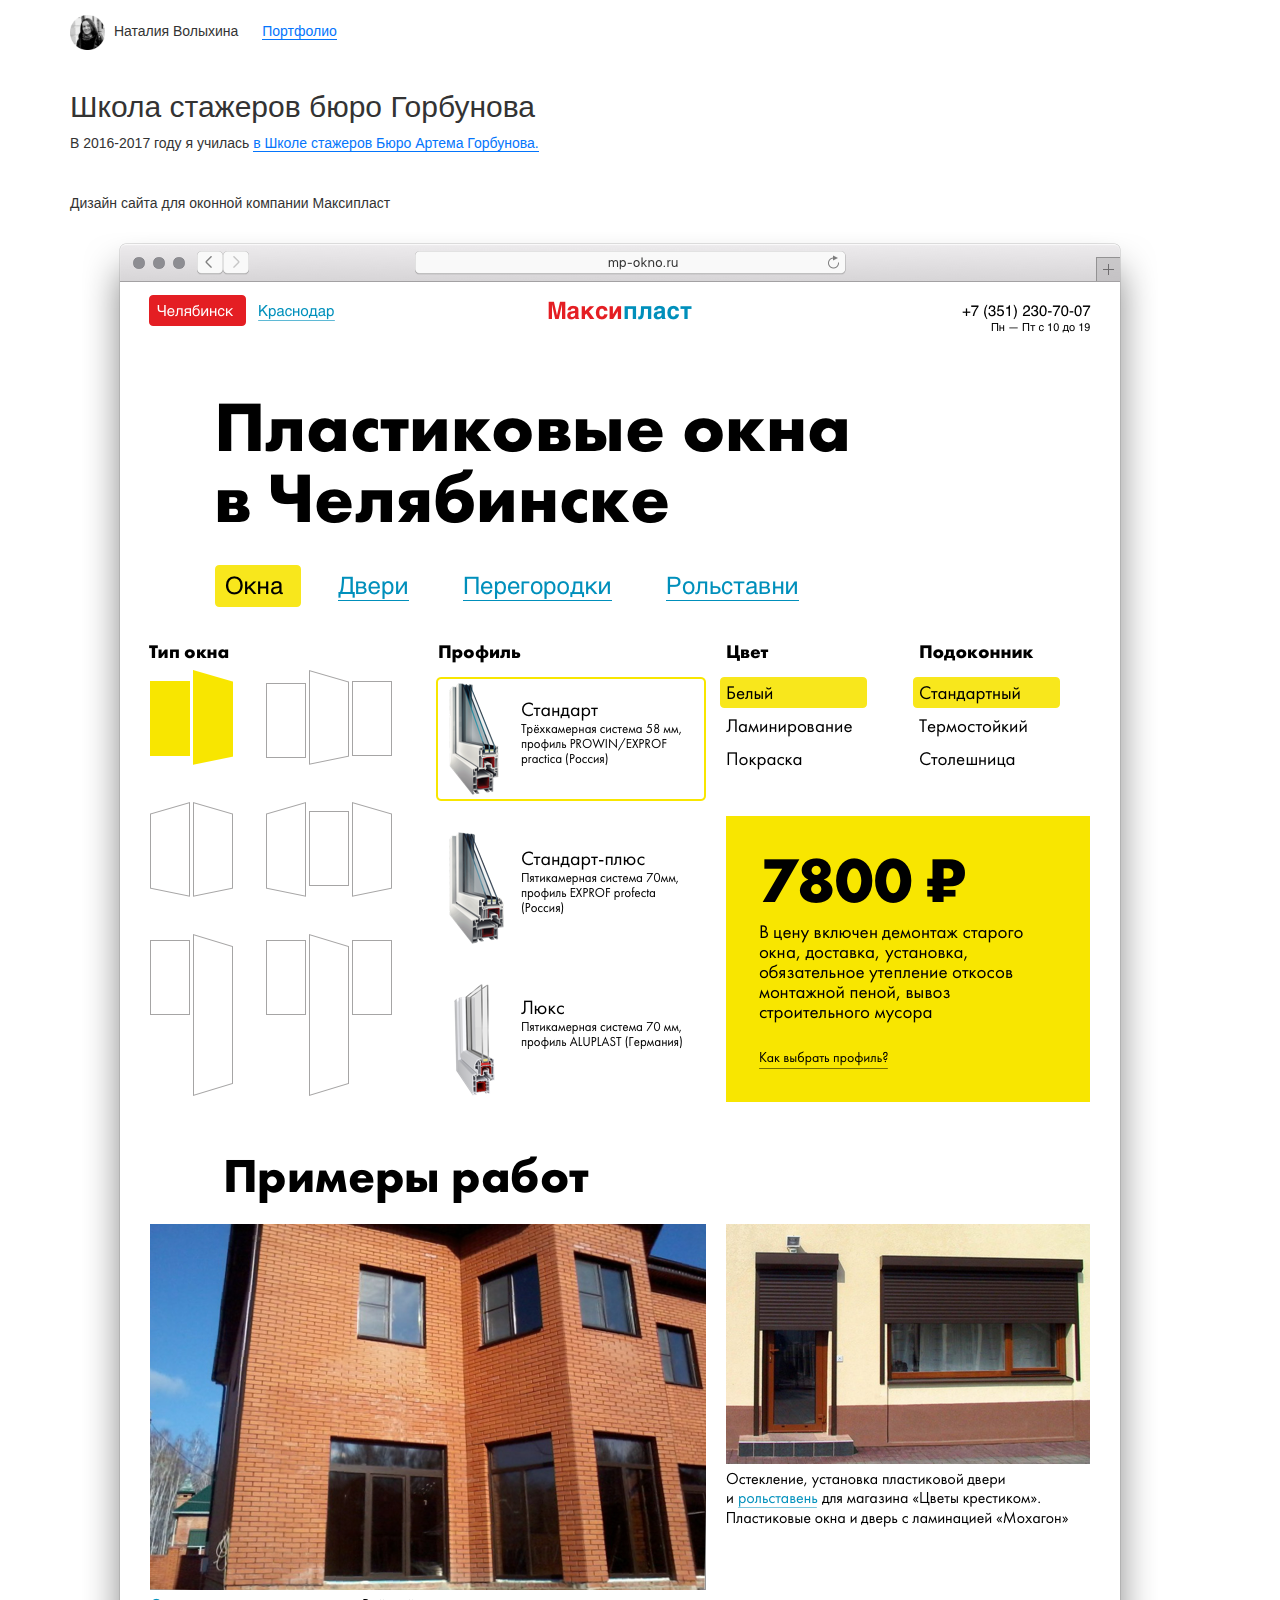
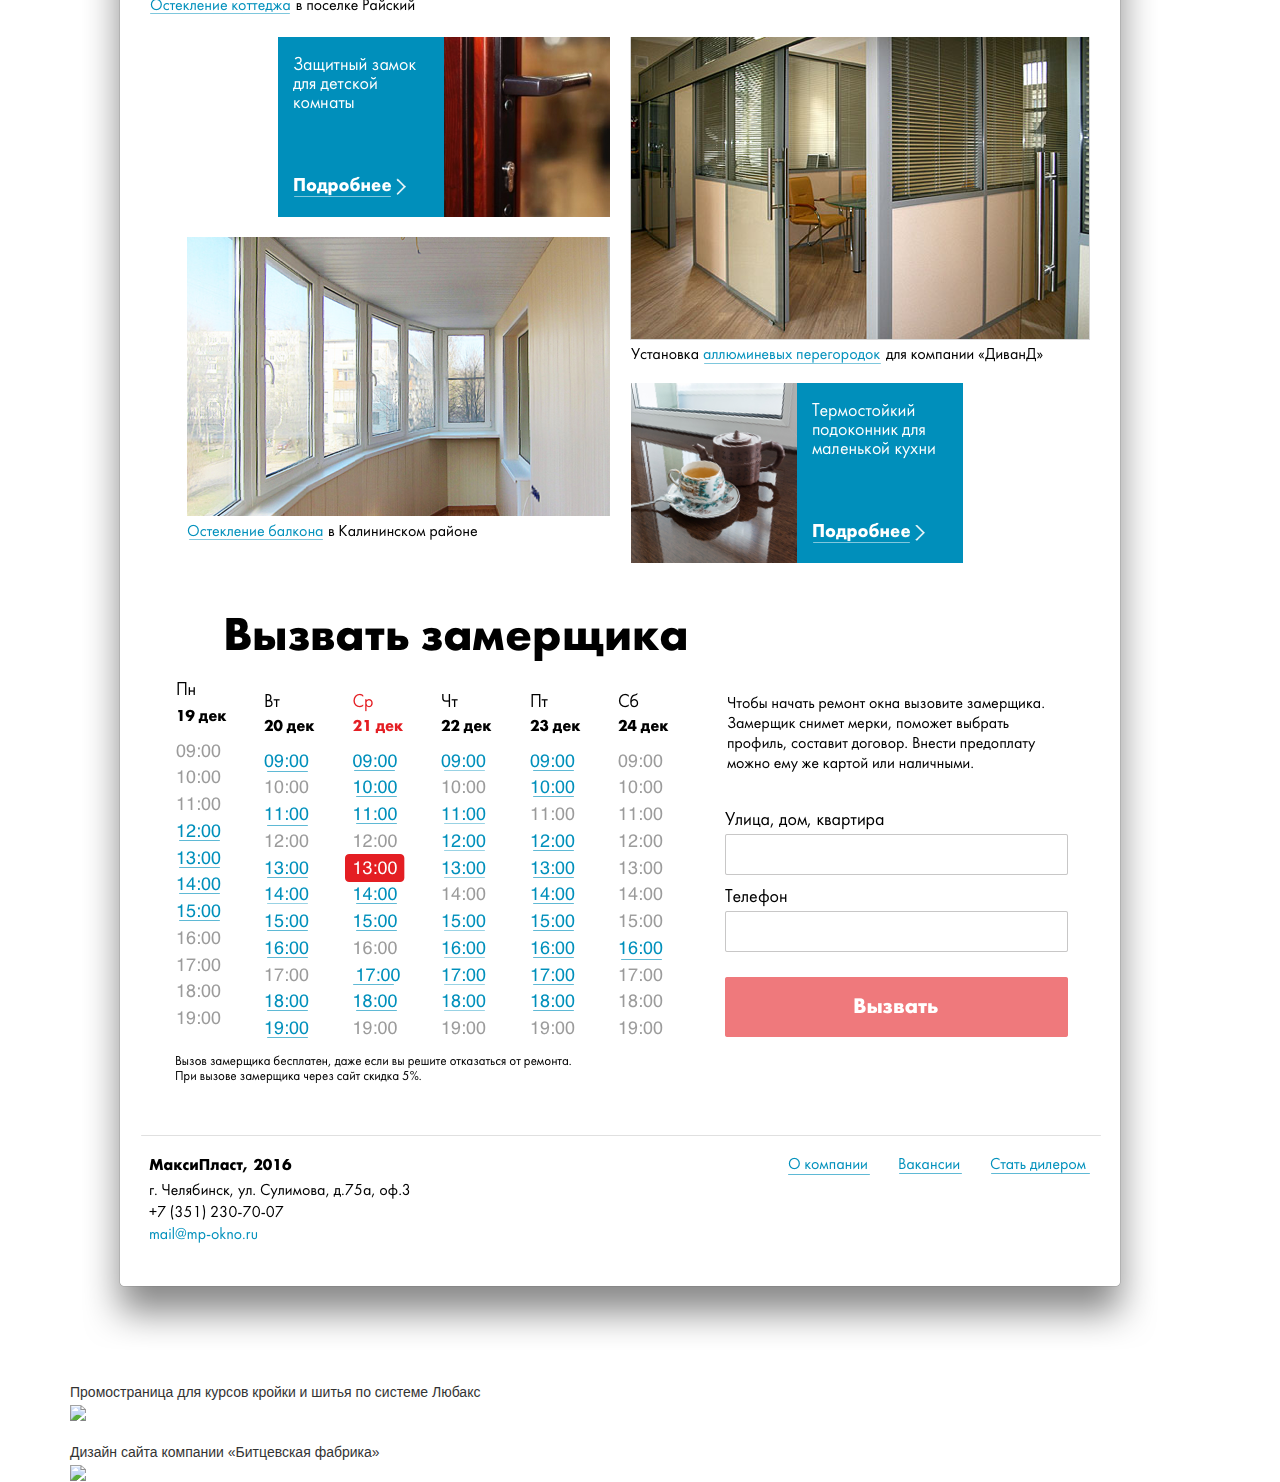
==== buro_gorbunova.html @ f30e75a5 "portfolio new" ====
<!DOCTYPE html>
<html>
<head lang="en">
    <meta charset="UTF-8">
    <title></title>
    <link rel="stylesheet" type="text/css" href="css/bootstrap.min.css">
    <link rel="stylesheet" type="text/css" href="css/style.css">
</head>
<body>


<div class="container">
    <div class="portfolio-header" style="padding-left: 0px">
        <img src="picture/ava.png" style="max-width: 35px; margin-right: 5px;">
        Наталия Волыхина
        <a href="index.html" style="margin-left: 20px"> Портфолио </a>

    </div>

    <h2> Школа стажеров бюро Горбунова </h2>
    В 2016-2017 году я училась <a href="http://artgorbunov.ru/school/29aug2016/"> в Школе стажеров Бюро Артема Горбунова. </a><br>

    <br><br>
    <div> Дизайн сайта для оконной компании Максипласт </div>
    <img src="picture/Buro_Gorbunova_okna.png">
    <br><br>

    <div>Промостраница для курсов кройки и шитья по системе Любакс </div>
    <img src="picture/Buro_Gorbunova_sewing_courses.png">
    <br><br>

    <div>Дизайн сайта компании «Битцевская фабрика» </div>
    <img src="picture/Buro_Gorbunova_valenki.png">





</div>

</body>
</html>
---- css/style.css ----
.main-about {
    margin-top: 20px;
    margin-bottom: 20px;
    padding: 20px;
    border-radius: 10px;
}


.name-chapter {
    font-size: 10px;
    cursor: default;
    /*float: left;*/
    text-transform: uppercase;
    letter-spacing: 3px;
    padding: 20px 15px 20px 0px;
    /*text-align: center;*/
}

.portfolio-chapter {
    /*padding: 20px 15px;*/
    font-size: 16px;
    padding-top: 14px;
    /*font-weight: bold;*/

}

div {
    /*background-color: rgba(255,0,0,0.1);*/

}

.main_font {
    font-size: 16px;
    line-height: 1.5;
}

a {
    color: #0475FC;
    text-decoration: none;
    border-bottom: 1px solid;
    cursor: pointer;
}
a:hover {
    text-decoration: none;
}

.portfolio {
    margin-top: 20px;
    margin-bottom: 20px;
}

.portfolio_desript {
    padding-top: 15px;
    padding-bottom: 55px;
    font-size: 15px;
}


.portfolio-header{
    position: relative;
    width: 100%;
    height: 60px;
    margin-bottom: 30px;
    padding-top: 15px;
}

.portfolio-page-text{
    max-width: 700px;
    font-size: 16px;
    line-height: 22px;
}


.active_chapter {
    display: inline;
    padding-left: 30px;
    color: #555555;
}

.cv-comment {
    font-size: 12px;
    display: inline;
}


.container-770 {
    max-width: 770px;
}
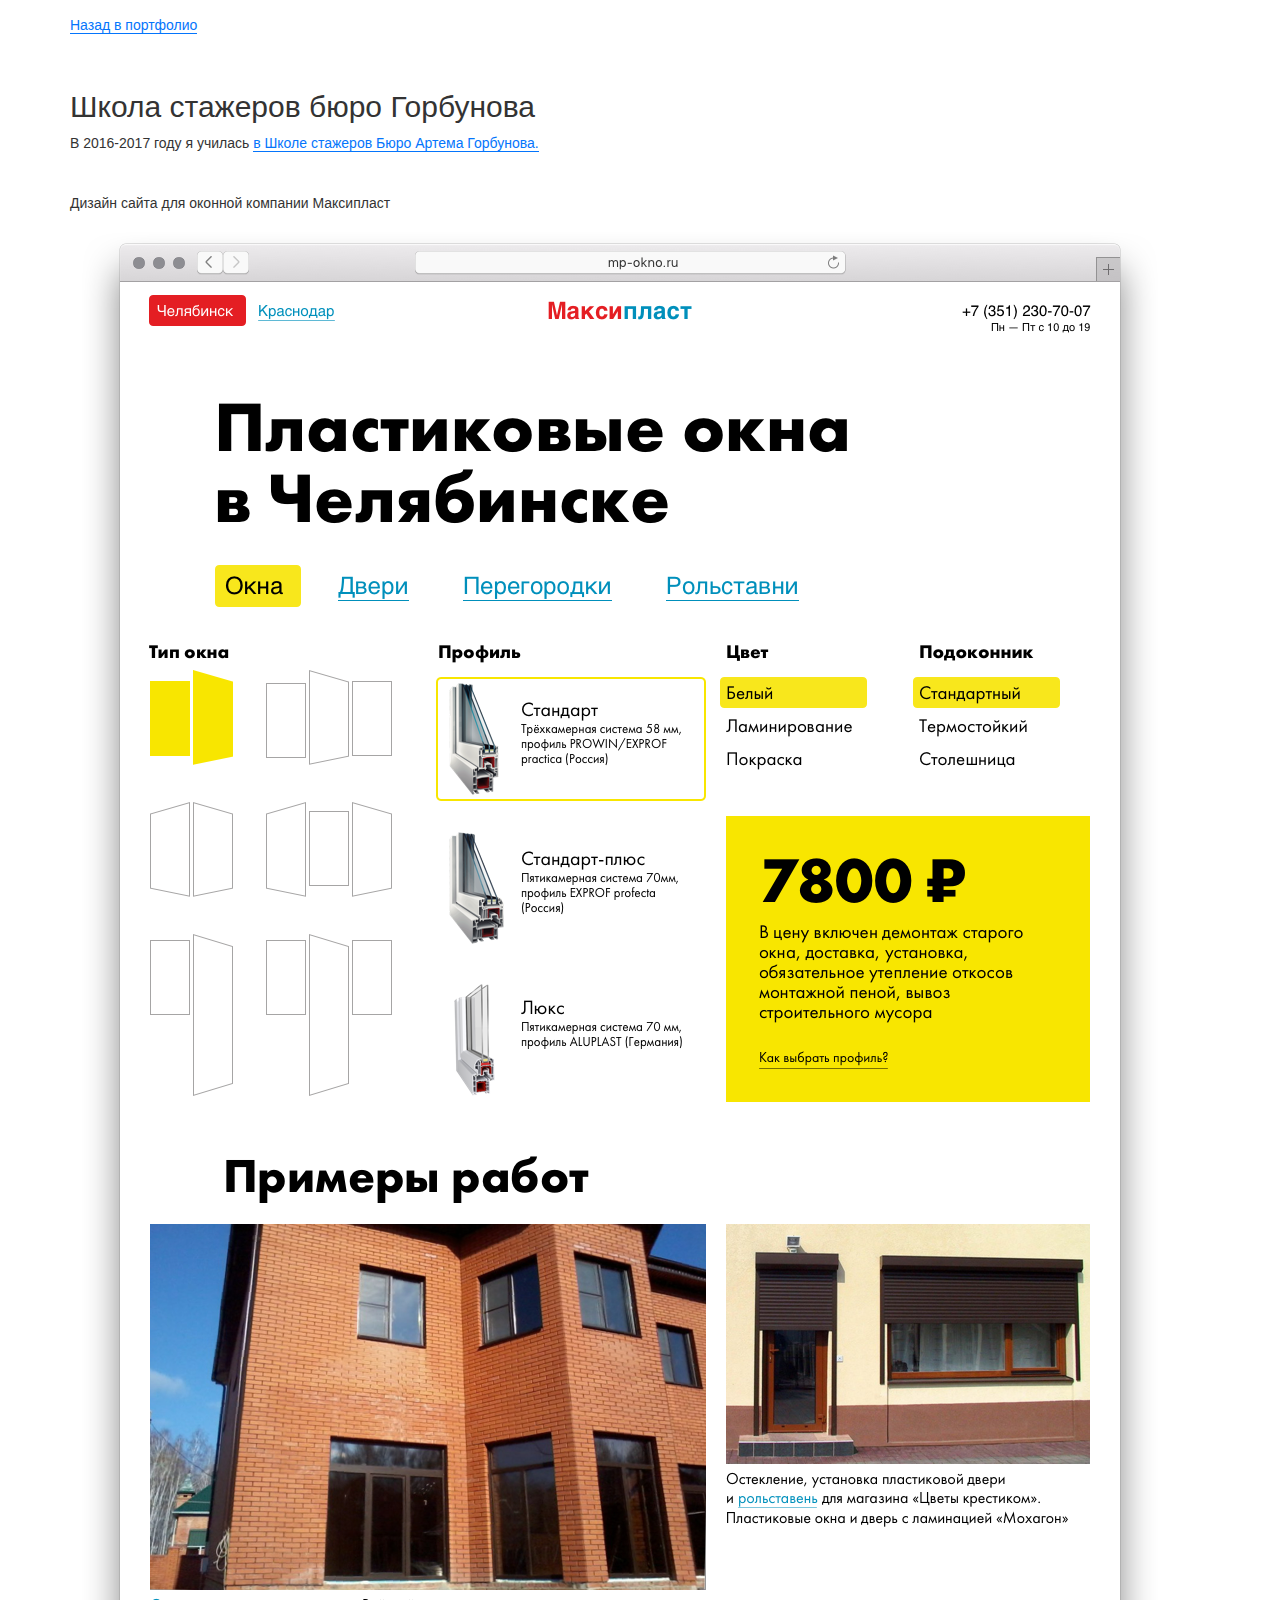
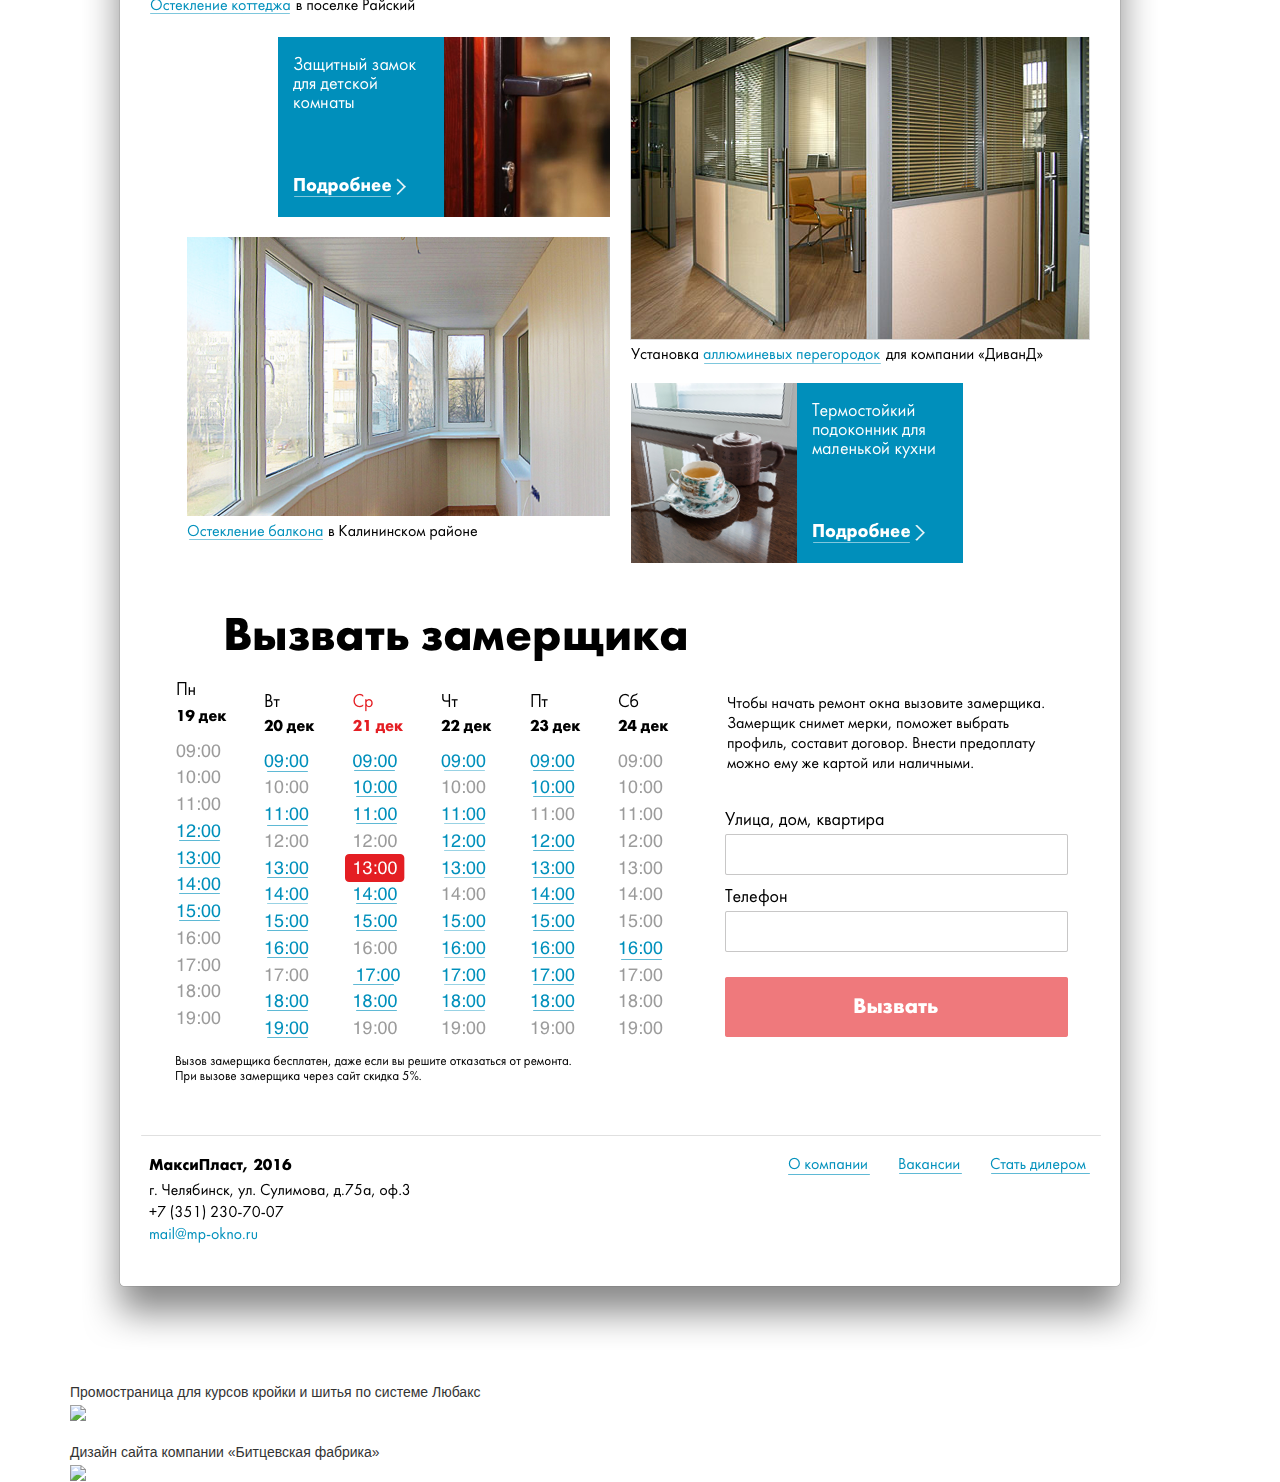
==== commit a9bfd3e6: "portfolio new, burogermanovich new" ====
--- a/buro_gorbunova.html
+++ b/buro_gorbunova.html
@@ -11,9 +11,8 @@
 
 <div class="container">
     <div class="portfolio-header" style="padding-left: 0px">
-        <img src="picture/ava.png" style="max-width: 35px; margin-right: 5px;">
-        Наталия Волыхина
-        <a href="index.html" style="margin-left: 20px"> Портфолио </a>
+
+        <a href="index.html">Назад в портфолио </a>
 
     </div>
 
